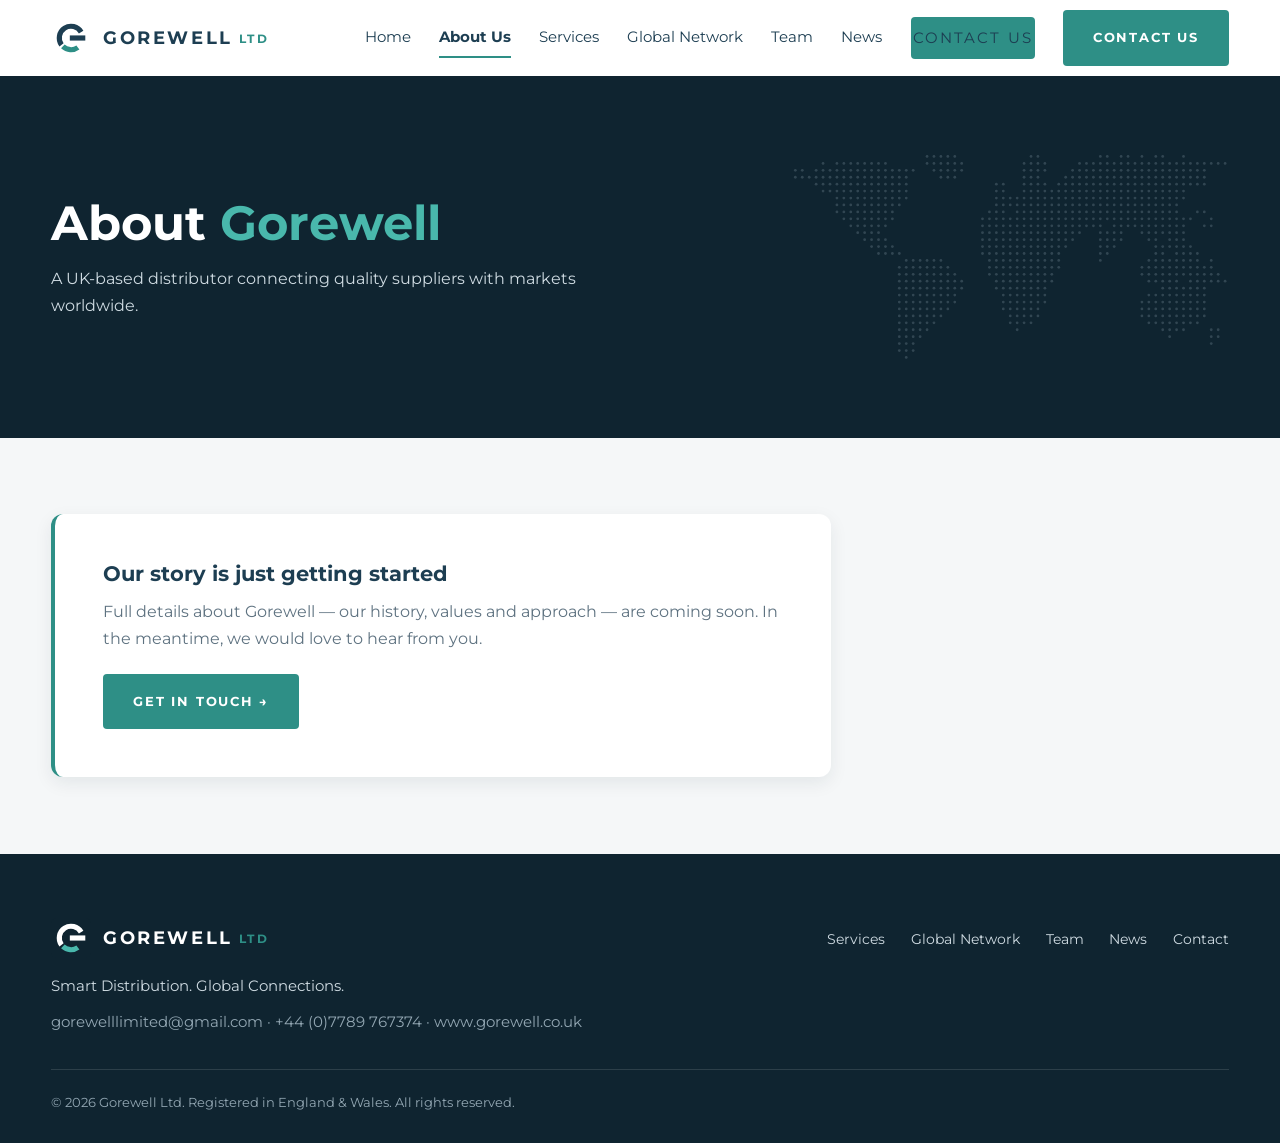
==== about.html @ 93ff6153 "Initial commit: Gorewell Ltd marketing site Co-Authored-By: Claude Fable 5 <noreply@anthropic.com>" ====
<!DOCTYPE html>
<html lang="en-GB">
<head>
  <meta charset="UTF-8">
  <meta name="viewport" content="width=device-width, initial-scale=1.0">
  <title>About Us — Gorewell Ltd</title>
  <meta name="description" content="Gorewell Ltd is a UK-based distributor buying and selling globally. Smart Distribution. Global Connections.">
  <meta property="og:type" content="website">
  <meta property="og:title" content="About Us — Gorewell Ltd">
  <meta property="og:description" content="Gorewell Ltd is a UK-based distributor buying and selling globally. Smart Distribution. Global Connections.">
  <meta property="og:image" content="assets/gorewell-logo-primary.png">
  <link rel="icon" type="image/svg+xml" href="assets/gorewell-logo-icon-dark.svg">
  <link rel="preconnect" href="https://fonts.googleapis.com">
  <link rel="preconnect" href="https://fonts.gstatic.com" crossorigin>
  <link href="https://fonts.googleapis.com/css2?family=Montserrat:wght@400;700&display=swap" rel="stylesheet">
  <link rel="stylesheet" href="css/style.css">
</head>
<body>

  <header class="site-header" id="siteHeader">
    <div class="container nav-wrap">
      <a class="brand" href="index.html" aria-label="Gorewell Ltd home">
        <img src="assets/gorewell-logo-icon.svg" alt="" width="40" height="40">
        <span class="brand-name">GOREWELL<span class="ltd">LTD</span></span>
      </a>
      <nav class="main-nav" id="mainNav" aria-label="Main navigation">
        <a href="index.html">Home</a>
        <a href="about.html" class="active" aria-current="page">About Us</a>
        <a href="services.html">Services</a>
        <a href="global-network.html">Global Network</a>
        <a href="team.html">Team</a>
        <a href="news.html">News</a>
        <a href="contact.html" class="btn btn-teal mobile-cta">Contact Us</a>
      </nav>
      <a class="btn btn-teal nav-cta" href="contact.html">Contact Us</a>
      <button class="hamburger" id="hamburger" aria-label="Toggle menu" aria-expanded="false" aria-controls="mainNav">
        <span></span><span></span><span></span>
      </button>
    </div>
  </header>

  <main>

    <section class="page-head">
      <div class="container page-head-grid">
        <div>
          <h1>About <span class="accent">Gorewell</span></h1>
          <p>A UK-based distributor connecting quality suppliers with markets worldwide.</p>
        </div>
        <div class="dotmap-wrap">
          <svg class="dotmap" aria-hidden="true"></svg>
        </div>
      </div>
    </section>

    <section class="stub-section">
      <div class="container">
        <div class="stub-card">
          <h2>Our story is just getting started</h2>
          <p>Full details about Gorewell — our history, values and approach — are coming soon. In the meantime, we would love to hear from you.</p>
          <a class="btn btn-teal" href="contact.html">Get in Touch &rarr;</a>
        </div>
      </div>
    </section>

  </main>

  <footer class="site-footer">
    <div class="container">
      <div class="footer-top">
        <div class="footer-brand">
          <a class="brand" href="index.html" aria-label="Gorewell Ltd home">
            <img src="assets/gorewell-logo-icon-dark.svg" alt="" width="40" height="40">
            <span class="brand-name">GOREWELL<span class="ltd">LTD</span></span>
          </a>
          <p class="tagline">Smart Distribution. Global Connections.</p>
          <p>
            <a href="mailto:gorewelllimited@gmail.com">gorewelllimited@gmail.com</a> &middot;
            <a href="tel:+447789767374">+44 (0)7789 767374</a> &middot;
            <a href="https://www.gorewell.co.uk">www.gorewell.co.uk</a>
          </p>
        </div>
        <nav class="footer-nav" aria-label="Footer navigation">
          <a href="services.html">Services</a>
          <a href="global-network.html">Global Network</a>
          <a href="team.html">Team</a>
          <a href="news.html">News</a>
          <a href="contact.html">Contact</a>
        </nav>
      </div>
      <div class="footer-bottom">
        &copy; 2026 Gorewell Ltd. Registered in England &amp; Wales. All rights reserved.
      </div>
    </div>
  </footer>

  <script src="js/main.js"></script>
</body>
</html>
---- css/style.css ----
/* ============================================================
   Gorewell Ltd — Smart Distribution. Global Connections.
   Plain CSS, no build step.
   ============================================================ */

:root {
  --ink: #0F2430;
  --navy: #1D3E52;
  --teal: #2E8F86;
  --teal-dark: #257068;
  --teal-light: #49B8AC;
  --grey: #5E7280;
  --light: #F5F7F8;
  --line: #E4EAEC;
  --font: "Montserrat", "Segoe UI", -apple-system, BlinkMacSystemFont, Arial, sans-serif;
  --maxw: 1440px;
  --pad: clamp(20px, 4vw, 56px);
}

* { margin: 0; padding: 0; box-sizing: border-box; }

html { scroll-behavior: smooth; }

body {
  font-family: var(--font);
  font-weight: 400;
  color: var(--grey);
  background: var(--light);
  line-height: 1.65;
  -webkit-font-smoothing: antialiased;
}

img, svg { max-width: 100%; display: block; }

h1, h2, h3, h4 { font-weight: 700; color: var(--navy); line-height: 1.2; }

a { color: var(--teal); text-decoration: none; transition: color .2s ease; }
a:hover { color: var(--teal-dark); }

:focus-visible {
  outline: 3px solid var(--teal-light);
  outline-offset: 2px;
  border-radius: 2px;
}

.container {
  max-width: var(--maxw);
  margin: 0 auto;
  padding-left: var(--pad);
  padding-right: var(--pad);
}

/* ---------- Labels & buttons ---------- */

.label {
  text-transform: uppercase;
  letter-spacing: .18em;
  font-weight: 700;
  font-size: .78rem;
}

.btn {
  display: inline-block;
  font-family: var(--font);
  font-weight: 700;
  font-size: .8rem;
  text-transform: uppercase;
  letter-spacing: .14em;
  padding: 15px 28px;
  border: 2px solid transparent;
  border-radius: 4px;
  cursor: pointer;
  transition: background .2s ease, color .2s ease, border-color .2s ease;
}

.btn-teal { background: var(--teal); color: #fff; }
.btn-teal:hover { background: var(--teal-dark); color: #fff; }

.btn-white { background: #fff; color: var(--teal); }
.btn-white:hover { background: var(--light); color: var(--teal-dark); }

.btn-outline-white { background: transparent; color: #fff; border-color: #fff; }
.btn-outline-white:hover { background: #fff; color: var(--teal); }

/* ---------- Header / nav ---------- */

.site-header {
  position: sticky;
  top: 0;
  z-index: 100;
  background: #fff;
  transition: box-shadow .25s ease;
}
.site-header.scrolled { box-shadow: 0 2px 14px rgba(15, 36, 48, .12); }

.nav-wrap {
  display: flex;
  align-items: center;
  gap: 28px;
  height: 76px;
}

.brand {
  display: flex;
  align-items: center;
  gap: 12px;
  margin-right: auto;
}
.brand img { width: 40px; height: 40px; }
.brand-name {
  font-weight: 700;
  font-size: 1.15rem;
  letter-spacing: .14em;
  color: var(--navy);
  white-space: nowrap;
}
.brand-name .ltd {
  color: var(--teal);
  font-size: .72rem;
  letter-spacing: .22em;
  margin-left: 6px;
  vertical-align: 1px;
}

.main-nav { display: flex; align-items: center; gap: clamp(16px, 2.2vw, 34px); }
.main-nav a {
  color: var(--navy);
  font-weight: 400;
  font-size: .95rem;
  padding: 6px 0;
  border-bottom: 2px solid transparent;
}
.main-nav a:hover { color: var(--teal); }
.main-nav a.active { font-weight: 700; border-bottom-color: var(--teal); }

.nav-cta { flex-shrink: 0; }

.hamburger {
  display: none;
  background: none;
  border: 0;
  cursor: pointer;
  padding: 8px;
}
.hamburger span {
  display: block;
  width: 26px;
  height: 3px;
  border-radius: 2px;
  background: var(--navy);
  margin: 5px 0;
  transition: transform .25s ease, opacity .25s ease;
}
.hamburger[aria-expanded="true"] span:nth-child(1) { transform: translateY(8px) rotate(45deg); }
.hamburger[aria-expanded="true"] span:nth-child(2) { opacity: 0; }
.hamburger[aria-expanded="true"] span:nth-child(3) { transform: translateY(-8px) rotate(-45deg); }

@media (max-width: 900px) {
  .hamburger { display: block; }
  .nav-cta { display: none; }
  .main-nav {
    position: absolute;
    top: 76px;
    left: 0;
    right: 0;
    flex-direction: column;
    align-items: stretch;
    gap: 0;
    background: #fff;
    border-top: 1px solid var(--line);
    box-shadow: 0 14px 24px rgba(15, 36, 48, .14);
    display: none;
    padding: 8px 0 16px;
  }
  .main-nav.open { display: flex; }
  .main-nav a {
    padding: 14px var(--pad);
    border-bottom: 1px solid var(--line);
  }
  .main-nav a.active { border-bottom-color: var(--line); color: var(--teal); }
  .main-nav .mobile-cta {
    margin: 16px var(--pad) 0;
    text-align: center;
    border-bottom: 0;
  }
}

/* ---------- Hero ---------- */

.hero {
  background: var(--ink);
  color: #cfdbe2;
  overflow: hidden;
}
.hero-grid {
  display: grid;
  grid-template-columns: minmax(0, 5fr) minmax(0, 6fr);
  align-items: center;
  gap: clamp(24px, 5vw, 72px);
  padding-top: clamp(56px, 8vw, 110px);
  padding-bottom: clamp(56px, 8vw, 110px);
}
.hero h1 {
  color: #fff;
  font-size: clamp(2rem, 4.6vw, 3.6rem);
  margin-bottom: 24px;
}
.hero h1 .accent { color: var(--teal-light); display: block; }
.hero p {
  max-width: 46ch;
  margin-bottom: 36px;
  font-size: 1.02rem;
}
.hero .dotmap-wrap { min-width: 0; }

@media (max-width: 900px) {
  .hero-grid { grid-template-columns: 1fr; }
  .hero .dotmap-wrap { order: -1; max-width: 560px; }
}

/* ---------- Dotted world map ---------- */

.dotmap { width: 100%; height: auto; }
.dotmap .dot { fill: #5E7280; opacity: .55; }
.dotmap .arc {
  fill: none;
  stroke: var(--teal-light);
  stroke-width: 1.6;
  opacity: .85;
}
.dotmap .hub { fill: var(--teal-light); }
.dotmap .hub-origin { fill: #fff; }
.dotmap .hub-ring {
  fill: none;
  stroke: var(--teal-light);
  stroke-width: 1.4;
  opacity: .6;
}

@media (prefers-reduced-motion: no-preference) {
  .dotmap .arc {
    stroke-dasharray: var(--len);
    stroke-dashoffset: var(--len);
    animation: arc-draw 2.4s ease forwards;
  }
  .dotmap .hub-ring { animation: hub-pulse 2.6s ease-out infinite; }
  @keyframes arc-draw { to { stroke-dashoffset: 0; } }
  @keyframes hub-pulse {
    0%   { transform: scale(.4); opacity: .8; }
    70%  { transform: scale(1.9); opacity: 0; }
    100% { transform: scale(1.9); opacity: 0; }
  }
  .dotmap .hub-ring { transform-box: fill-box; transform-origin: center; }
}

/* ---------- Services row ---------- */

.services { background: #fff; }
.services-grid {
  display: grid;
  grid-template-columns: repeat(4, 1fr);
  padding-top: clamp(48px, 6vw, 88px);
  padding-bottom: clamp(48px, 6vw, 88px);
}
.service {
  padding: 8px clamp(18px, 2.4vw, 40px);
  border-left: 1px solid var(--line);
}
.service:first-child { border-left: 0; }
.service .icon { color: var(--teal); margin-bottom: 22px; }
.service .icon svg { width: 44px; height: 44px; }
.service h3 {
  font-size: .95rem;
  letter-spacing: .14em;
  text-transform: uppercase;
  margin-bottom: 14px;
}
.service p { font-size: .92rem; margin-bottom: 18px; }
.service .more {
  font-size: .74rem;
  font-weight: 700;
  letter-spacing: .16em;
  text-transform: uppercase;
}

@media (max-width: 900px) {
  .services-grid { grid-template-columns: 1fr 1fr; row-gap: 44px; }
  .service:nth-child(3) { border-left: 0; }
}
@media (max-width: 560px) {
  .services-grid { grid-template-columns: 1fr; }
  .service { border-left: 0; border-top: 1px solid var(--line); padding-top: 36px; }
  .service:first-child { border-top: 0; padding-top: 8px; }
}

/* ---------- Stats + CTA band ---------- */

.stats-band { background: var(--ink); color: #fff; }
.stats-band .band-grid {
  display: grid;
  grid-template-columns: 2fr 1fr;
  align-items: stretch;
}
.stats-grid {
  display: grid;
  grid-template-columns: repeat(4, 1fr);
  align-items: center;
  gap: clamp(12px, 2vw, 24px);
  padding: clamp(48px, 6vw, 84px) var(--pad) clamp(48px, 6vw, 84px) 0;
}
.stat { border-left: 1px solid rgba(255, 255, 255, .16); padding-left: clamp(14px, 1.8vw, 28px); }
.stat:first-child { border-left: 0; padding-left: 0; }
.stat .num {
  font-size: clamp(1.9rem, 3.4vw, 3rem);
  font-weight: 700;
  color: #fff;
  line-height: 1.1;
}
.stat .cap {
  margin-top: 10px;
  color: #93a7b3;
  font-size: .72rem;
  font-weight: 700;
  letter-spacing: .18em;
  text-transform: uppercase;
}

.cta-panel {
  background: var(--teal);
  padding: clamp(40px, 5vw, 64px) clamp(28px, 3.4vw, 56px);
  display: flex;
  flex-direction: column;
  justify-content: center;
  align-items: flex-start;
  gap: 18px;
}
.cta-panel h2 { color: #fff; font-size: clamp(1.35rem, 2.2vw, 1.8rem); }
.cta-panel p { color: #e6f4f2; font-size: .95rem; }

/* Stats band uses an edge-to-edge grid, so re-apply left padding manually */
.stats-band .band-inner {
  max-width: var(--maxw);
  margin: 0 auto;
  padding-left: var(--pad);
}

@media (max-width: 1020px) {
  .stats-band .band-grid { grid-template-columns: 1fr; }
  .stats-grid { padding-right: var(--pad); }
  .stats-band .band-inner { padding-left: 0; }
  .stats-grid { padding-left: var(--pad); }
}
@media (max-width: 700px) {
  .stats-grid { grid-template-columns: 1fr 1fr; row-gap: 36px; }
  .stat:nth-child(3) { border-left: 0; padding-left: 0; }
}

/* ---------- About band ---------- */

.about { background: #fff; }
.about-grid {
  display: grid;
  grid-template-columns: minmax(0, 6fr) minmax(0, 5fr);
  gap: clamp(32px, 5vw, 80px);
  align-items: center;
  padding-top: clamp(56px, 7vw, 100px);
  padding-bottom: clamp(56px, 7vw, 100px);
}
.about h2 { font-size: clamp(1.7rem, 3vw, 2.5rem); margin-bottom: 20px; }
.about p { margin-bottom: 28px; max-width: 56ch; }

.ticks { list-style: none; }
.ticks li {
  display: flex;
  align-items: center;
  gap: 14px;
  padding: 9px 0;
  color: var(--navy);
  font-weight: 400;
}
.ticks .tick {
  flex: none;
  width: 26px;
  height: 26px;
  border-radius: 50%;
  background: var(--teal);
  color: #fff;
  display: grid;
  place-items: center;
}
.ticks .tick svg { width: 13px; height: 13px; }

.map-card {
  background: var(--ink);
  border-radius: 16px;
  padding: clamp(24px, 3vw, 44px);
  box-shadow: 0 18px 40px rgba(15, 36, 48, .18);
}
.map-card .caption {
  margin-top: 22px;
  text-align: center;
  color: var(--teal-light);
  font-size: .74rem;
  font-weight: 700;
  letter-spacing: .22em;
  text-transform: uppercase;
}

@media (max-width: 900px) {
  .about-grid { grid-template-columns: 1fr; }
}

/* ---------- Page header band (inner pages) ---------- */

.page-head {
  background: var(--ink);
  color: #cfdbe2;
  overflow: hidden;
}
.page-head-grid {
  display: grid;
  grid-template-columns: minmax(0, 3fr) minmax(0, 2fr);
  align-items: center;
  gap: clamp(24px, 4vw, 64px);
  padding-top: clamp(48px, 6vw, 84px);
  padding-bottom: clamp(48px, 6vw, 84px);
}
.page-head h1 { color: #fff; font-size: clamp(1.9rem, 4vw, 3rem); margin-bottom: 14px; }
.page-head h1 .accent { color: var(--teal-light); }
.page-head p { max-width: 52ch; }
.page-head .dotmap-wrap { opacity: .8; }

@media (max-width: 720px) {
  .page-head-grid { grid-template-columns: 1fr; }
  .page-head .dotmap-wrap { display: none; }
}

/* ---------- Team page ---------- */

.team-section {
  padding-top: clamp(48px, 6vw, 88px);
  padding-bottom: clamp(48px, 6vw, 88px);
}
.team-grid {
  display: grid;
  grid-template-columns: repeat(3, minmax(0, 1fr));
  gap: clamp(20px, 2.6vw, 36px);
  justify-content: center;
}
.team-grid.single { grid-template-columns: minmax(0, 420px); justify-content: center; }

.team-card {
  background: #fff;
  border-radius: 12px;
  border-top: 4px solid transparent;
  box-shadow: 0 6px 18px rgba(15, 36, 48, .08);
  padding: 40px 30px 32px;
  text-align: center;
  transition: transform .22s ease, border-color .22s ease, box-shadow .22s ease;
}
.team-card:hover {
  transform: translateY(-6px);
  border-top-color: var(--teal);
  box-shadow: 0 16px 32px rgba(15, 36, 48, .14);
}

.avatar {
  width: 108px;
  height: 108px;
  margin: 0 auto 22px;
  border-radius: 50%;
  background: var(--navy);
  color: #fff;
  font-size: 2rem;
  font-weight: 700;
  letter-spacing: .04em;
  display: grid;
  place-items: center;
  box-shadow: 0 0 0 3px #fff, 0 0 0 6px var(--teal);
}

.team-card h3 { font-size: 1.2rem; margin-bottom: 6px; }
.team-card .role {
  color: var(--teal);
  font-size: .74rem;
  font-weight: 700;
  letter-spacing: .18em;
  text-transform: uppercase;
  margin-bottom: 14px;
}
.team-card .bio { font-size: .92rem; margin-bottom: 20px; }
.team-links { display: flex; justify-content: center; gap: 14px; }
.team-links a {
  width: 38px;
  height: 38px;
  border-radius: 50%;
  border: 1.5px solid var(--teal);
  color: var(--teal);
  display: grid;
  place-items: center;
  transition: background .2s ease, color .2s ease;
}
.team-links a:hover { background: var(--teal); color: #fff; }
.team-links svg { width: 17px; height: 17px; }

@media (max-width: 1020px) { .team-grid { grid-template-columns: repeat(2, minmax(0, 1fr)); } }
@media (max-width: 640px) { .team-grid { grid-template-columns: 1fr; } }

/* ---------- Teal join / CTA strip ---------- */

.teal-strip { background: var(--teal); color: #fff; }
.teal-strip .strip-inner {
  display: flex;
  flex-wrap: wrap;
  align-items: center;
  justify-content: space-between;
  gap: 20px;
  padding-top: clamp(36px, 4vw, 56px);
  padding-bottom: clamp(36px, 4vw, 56px);
}
.teal-strip h2 { color: #fff; font-size: clamp(1.25rem, 2.4vw, 1.7rem); }

/* ---------- Stub page content ---------- */

.stub-section {
  padding-top: clamp(48px, 6vw, 88px);
  padding-bottom: clamp(48px, 6vw, 88px);
}
.stub-card {
  background: #fff;
  border-radius: 12px;
  border-left: 4px solid var(--teal);
  box-shadow: 0 6px 18px rgba(15, 36, 48, .08);
  padding: clamp(28px, 4vw, 48px);
  max-width: 780px;
}
.stub-card h2 { font-size: 1.3rem; margin-bottom: 12px; }
.stub-card p { margin-bottom: 22px; }

/* ---------- Contact form ---------- */

.contact-section {
  padding-top: clamp(48px, 6vw, 88px);
  padding-bottom: clamp(48px, 6vw, 88px);
}
.contact-grid {
  display: grid;
  grid-template-columns: minmax(0, 3fr) minmax(0, 2fr);
  gap: clamp(28px, 4vw, 64px);
  align-items: start;
}
.contact-form {
  background: #fff;
  border-radius: 12px;
  box-shadow: 0 6px 18px rgba(15, 36, 48, .08);
  padding: clamp(28px, 4vw, 44px);
}
.field { margin-bottom: 22px; }
.field label {
  display: block;
  font-size: .74rem;
  font-weight: 700;
  letter-spacing: .16em;
  text-transform: uppercase;
  color: var(--navy);
  margin-bottom: 8px;
}
.field input,
.field textarea {
  width: 100%;
  font-family: var(--font);
  font-size: .95rem;
  color: var(--ink);
  background: var(--light);
  border: 1.5px solid var(--line);
  border-radius: 6px;
  padding: 13px 15px;
  transition: border-color .2s ease;
}
.field input:focus,
.field textarea:focus {
  outline: none;
  border-color: var(--teal);
  box-shadow: 0 0 0 3px rgba(46, 143, 134, .18);
}
.field textarea { min-height: 150px; resize: vertical; }

.contact-aside h2 { font-size: 1.3rem; margin-bottom: 14px; }
.contact-aside p { margin-bottom: 18px; }
.contact-aside .detail {
  display: block;
  color: var(--navy);
  font-weight: 700;
  margin-bottom: 8px;
  word-break: break-word;
}
.contact-aside .detail span { color: var(--teal); }

.form-note { font-size: .82rem; margin-top: 14px; }

@media (max-width: 860px) {
  .contact-grid { grid-template-columns: 1fr; }
  .contact-aside { order: -1; }
}

/* ---------- Footer ---------- */

.site-footer { background: var(--ink); color: #93a7b3; font-size: .92rem; }
.footer-top {
  display: flex;
  flex-wrap: wrap;
  justify-content: space-between;
  align-items: flex-start;
  gap: 32px;
  padding-top: clamp(44px, 5vw, 72px);
  padding-bottom: 34px;
}
.footer-brand .brand { margin: 0 0 16px; }
.footer-brand .brand-name { color: #fff; }
.footer-brand .tagline { color: #cfdbe2; margin-bottom: 12px; }
.footer-brand a { color: #93a7b3; }
.footer-brand a:hover { color: var(--teal-light); }

.footer-nav { display: flex; flex-wrap: wrap; gap: clamp(16px, 2vw, 30px); padding-top: 10px; }
.footer-nav a { color: #cfdbe2; font-size: .9rem; }
.footer-nav a:hover { color: var(--teal-light); }

.footer-bottom {
  border-top: 1px solid rgba(255, 255, 255, .12);
  padding-top: 22px;
  padding-bottom: 30px;
  font-size: .82rem;
}
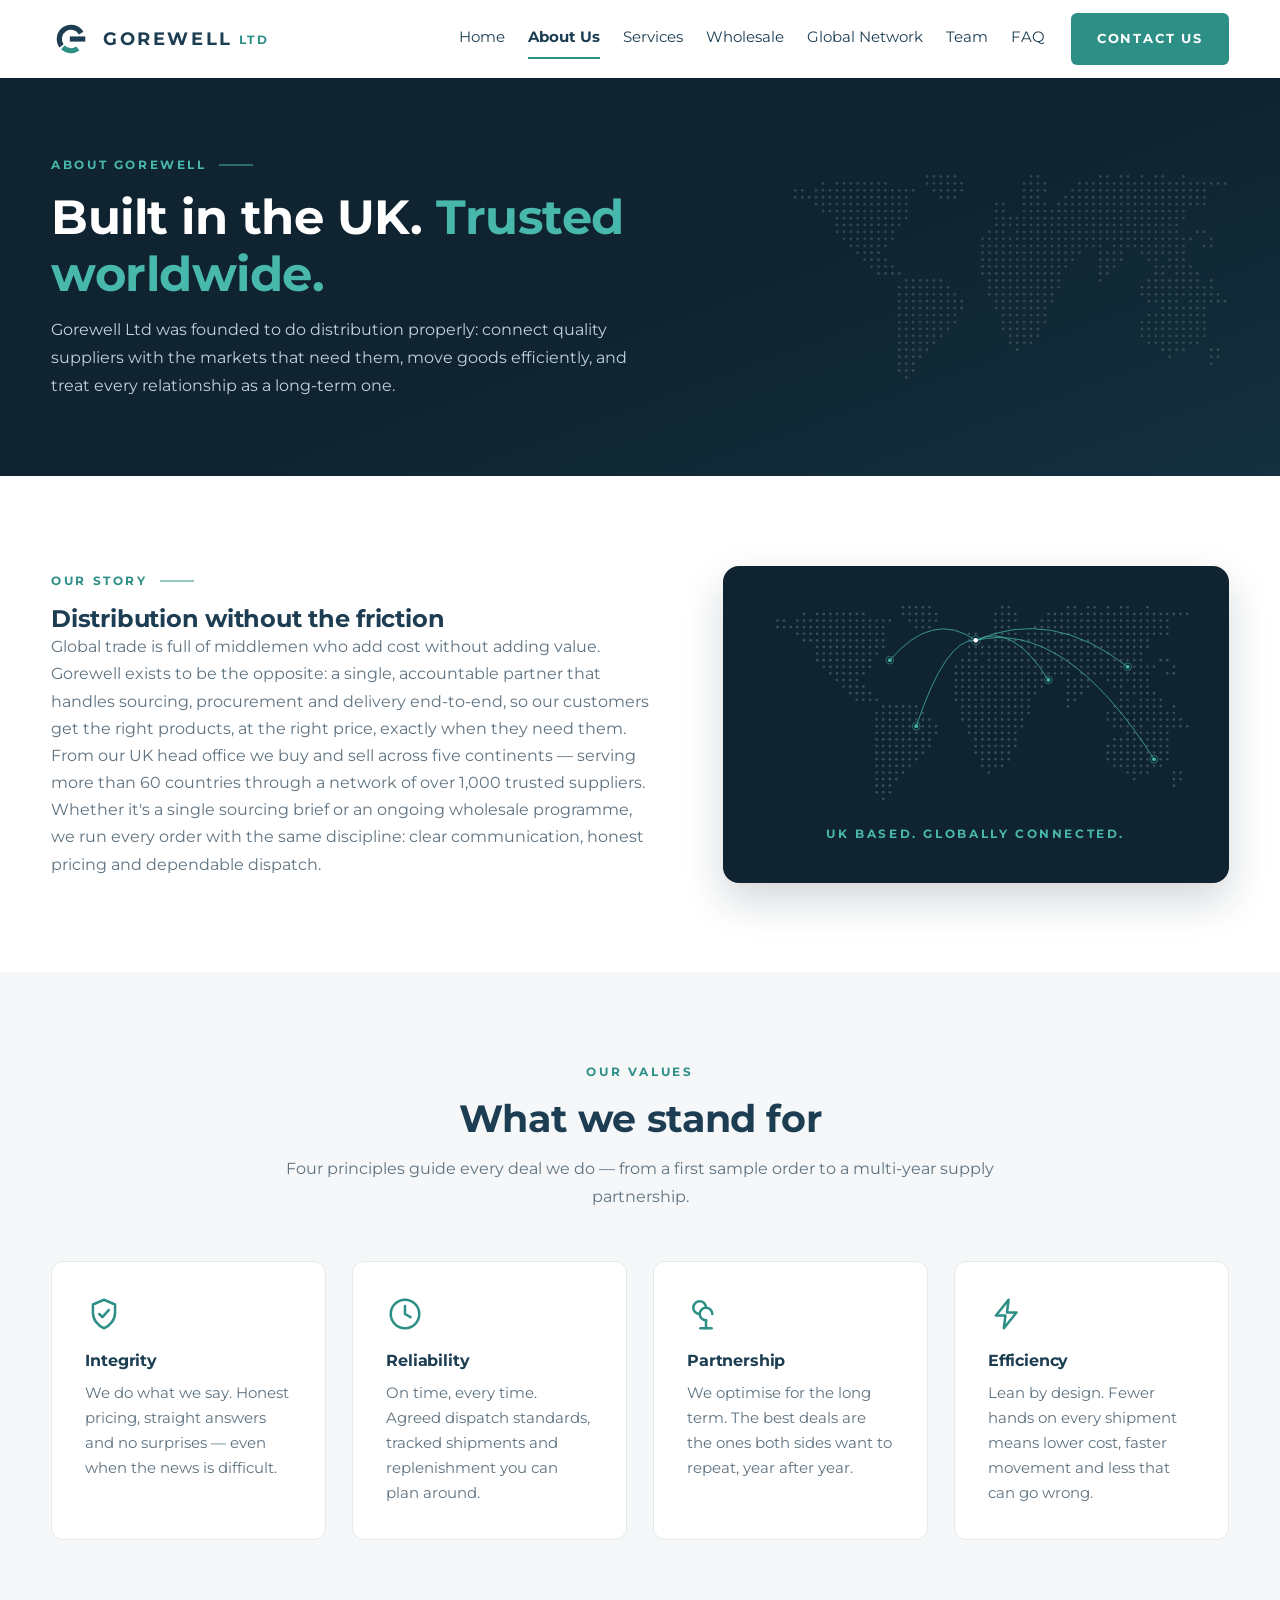
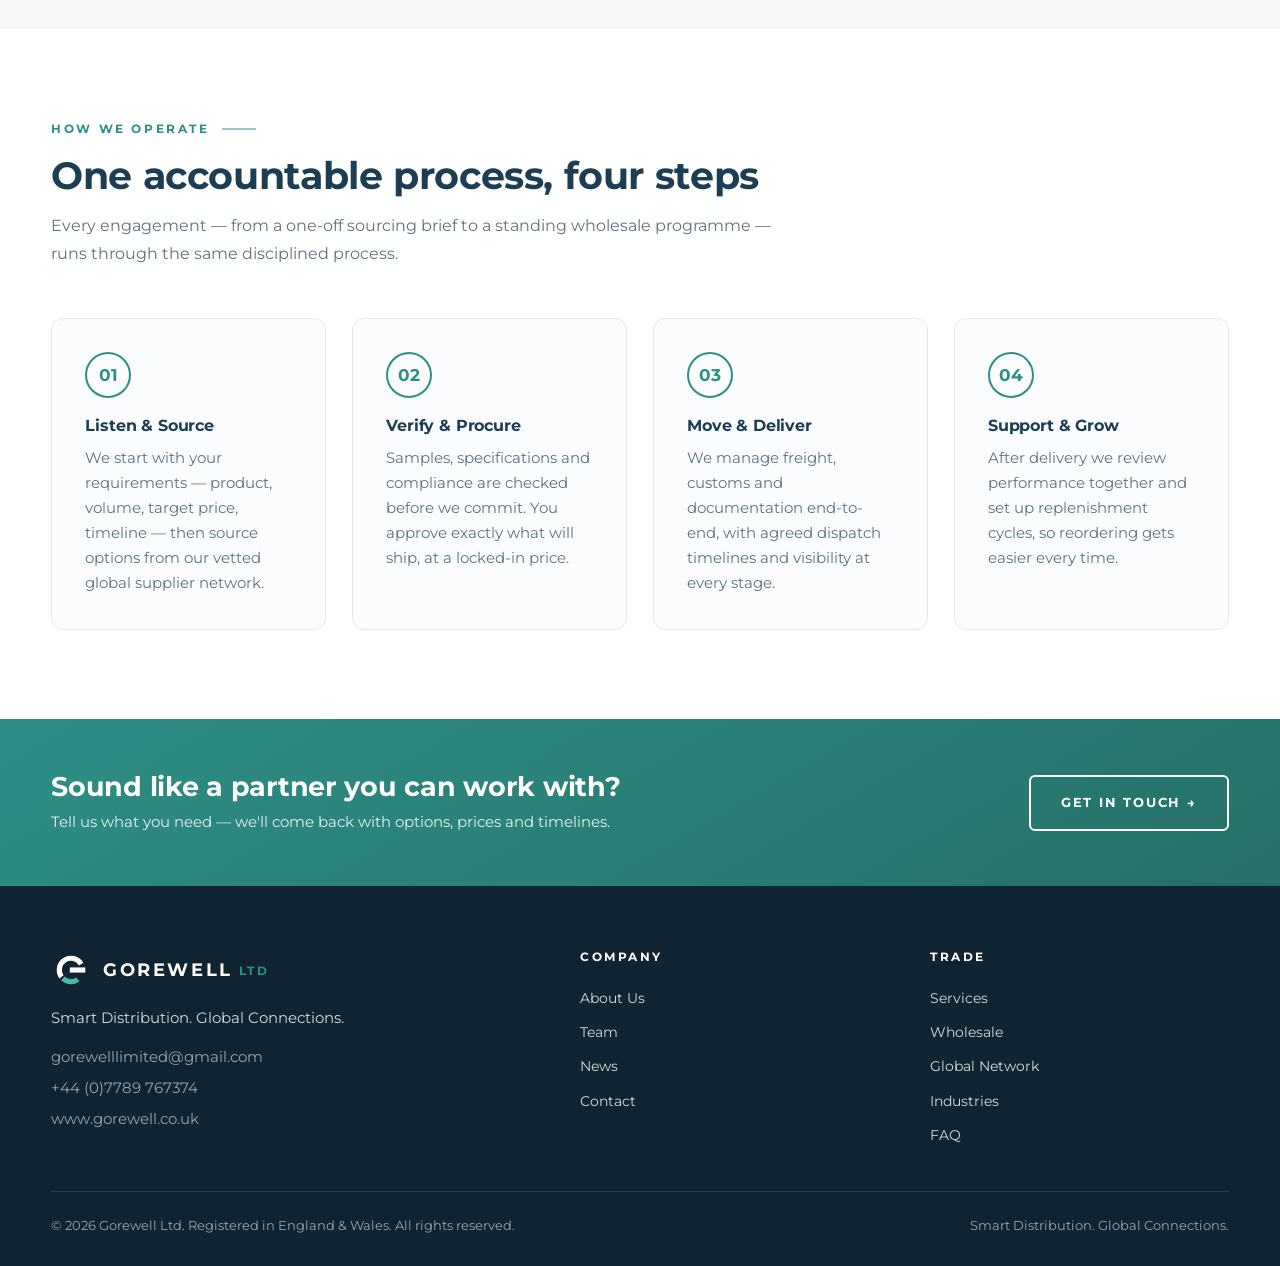
==== commit 194e7d52: "Redesign: professional polish, About content, Wholesale + FAQ pages - Fix duplicate Contact Us butto" ====
--- a/about.html
+++ b/about.html
@@ -4,10 +4,10 @@
   <meta charset="UTF-8">
   <meta name="viewport" content="width=device-width, initial-scale=1.0">
   <title>About Us — Gorewell Ltd</title>
-  <meta name="description" content="Gorewell Ltd is a UK-based distributor buying and selling globally. Smart Distribution. Global Connections.">
+  <meta name="description" content="Gorewell Ltd is a UK-based distributor trading on five continents. Learn about our values — integrity, reliability, partnership, efficiency — and how we operate.">
   <meta property="og:type" content="website">
   <meta property="og:title" content="About Us — Gorewell Ltd">
-  <meta property="og:description" content="Gorewell Ltd is a UK-based distributor buying and selling globally. Smart Distribution. Global Connections.">
+  <meta property="og:description" content="A UK-based distributor connecting quality suppliers with markets worldwide — and the values behind how we work.">
   <meta property="og:image" content="assets/gorewell-logo-primary.png">
   <link rel="icon" type="image/svg+xml" href="assets/gorewell-logo-icon-dark.svg">
   <link rel="preconnect" href="https://fonts.googleapis.com">
@@ -27,9 +27,10 @@
         <a href="index.html">Home</a>
         <a href="about.html" class="active" aria-current="page">About Us</a>
         <a href="services.html">Services</a>
+        <a href="wholesale.html">Wholesale</a>
         <a href="global-network.html">Global Network</a>
         <a href="team.html">Team</a>
-        <a href="news.html">News</a>
+        <a href="faq.html">FAQ</a>
         <a href="contact.html" class="btn btn-teal mobile-cta">Contact Us</a>
       </nav>
       <a class="btn btn-teal nav-cta" href="contact.html">Contact Us</a>
@@ -44,8 +45,9 @@
     <section class="page-head">
       <div class="container page-head-grid">
         <div>
-          <h1>About <span class="accent">Gorewell</span></h1>
-          <p>A UK-based distributor connecting quality suppliers with markets worldwide.</p>
+          <span class="kicker">About Gorewell</span>
+          <h1>Built in the UK. <span class="accent">Trusted worldwide.</span></h1>
+          <p>Gorewell Ltd was founded to do distribution properly: connect quality suppliers with the markets that need them, move goods efficiently, and treat every relationship as a long-term one.</p>
         </div>
         <div class="dotmap-wrap">
           <svg class="dotmap" aria-hidden="true"></svg>
@@ -53,13 +55,103 @@
       </div>
     </section>
 
-    <section class="stub-section">
+    <!-- Story -->
+    <section class="section" style="background:#fff">
+      <div class="container about-grid">
+        <div data-reveal>
+          <span class="kicker">Our Story</span>
+          <h2>Distribution without the friction</h2>
+          <p>Global trade is full of middlemen who add cost without adding value. Gorewell exists to be the opposite: a single, accountable partner that handles sourcing, procurement and delivery end-to-end, so our customers get the right products, at the right price, exactly when they need them.</p>
+          <p>From our UK head office we buy and sell across five continents — serving more than 60 countries through a network of over 1,000 trusted suppliers. Whether it's a single sourcing brief or an ongoing wholesale programme, we run every order with the same discipline: clear communication, honest pricing and dependable dispatch.</p>
+        </div>
+        <div class="map-card" data-reveal>
+          <svg class="dotmap" data-arcs="true" aria-hidden="true"></svg>
+          <div class="caption">UK Based. Globally Connected.</div>
+        </div>
+      </div>
+    </section>
+
+    <!-- Values -->
+    <section class="section">
       <div class="container">
-        <div class="stub-card">
-          <h2>Our story is just getting started</h2>
-          <p>Full details about Gorewell — our history, values and approach — are coming soon. In the meantime, we would love to hear from you.</p>
-          <a class="btn btn-teal" href="contact.html">Get in Touch &rarr;</a>
+        <div class="section-head center" data-reveal>
+          <span class="kicker">Our Values</span>
+          <h2>What we stand for</h2>
+          <p>Four principles guide every deal we do — from a first sample order to a multi-year supply partnership.</p>
         </div>
+        <div class="card-grid">
+          <div class="info-card" data-reveal>
+            <div class="icon" aria-hidden="true">
+              <svg viewBox="0 0 24 24" fill="none" stroke="currentColor" stroke-width="1.6" stroke-linecap="round" stroke-linejoin="round"><path d="M12 3l7 3v5c0 4.6-3 8.4-7 10-4-1.6-7-5.4-7-10V6z"/><path d="m9 12 2 2 4-4.5"/></svg>
+            </div>
+            <h3>Integrity</h3>
+            <p>We do what we say. Honest pricing, straight answers and no surprises — even when the news is difficult.</p>
+          </div>
+          <div class="info-card" data-reveal>
+            <div class="icon" aria-hidden="true">
+              <svg viewBox="0 0 24 24" fill="none" stroke="currentColor" stroke-width="1.6" stroke-linecap="round" stroke-linejoin="round"><circle cx="12" cy="12" r="9"/><path d="M12 7v5l3.5 2"/></svg>
+            </div>
+            <h3>Reliability</h3>
+            <p>On time, every time. Agreed dispatch standards, tracked shipments and replenishment you can plan around.</p>
+          </div>
+          <div class="info-card" data-reveal>
+            <div class="icon" aria-hidden="true">
+              <svg viewBox="0 0 24 24" fill="none" stroke="currentColor" stroke-width="1.6" stroke-linecap="round" stroke-linejoin="round"><path d="M8 12a4 4 0 1 1 4-4"/><path d="M16 12a4 4 0 1 0-4 4"/><path d="M12 16v5"/><path d="M8.5 21h7"/></svg>
+            </div>
+            <h3>Partnership</h3>
+            <p>We optimise for the long term. The best deals are the ones both sides want to repeat, year after year.</p>
+          </div>
+          <div class="info-card" data-reveal>
+            <div class="icon" aria-hidden="true">
+              <svg viewBox="0 0 24 24" fill="none" stroke="currentColor" stroke-width="1.6" stroke-linecap="round" stroke-linejoin="round"><path d="M13 3 5 13h6l-1 8 8-10h-6z"/></svg>
+            </div>
+            <h3>Efficiency</h3>
+            <p>Lean by design. Fewer hands on every shipment means lower cost, faster movement and less that can go wrong.</p>
+          </div>
+        </div>
+      </div>
+    </section>
+
+    <!-- How we operate -->
+    <section class="section" style="background:#fff">
+      <div class="container">
+        <div class="section-head" data-reveal>
+          <span class="kicker">How We Operate</span>
+          <h2>One accountable process, four steps</h2>
+          <p>Every engagement — from a one-off sourcing brief to a standing wholesale programme — runs through the same disciplined process.</p>
+        </div>
+        <div class="steps" style="--step-cols:4">
+          <div class="step" data-reveal>
+            <span class="step-num" aria-hidden="true"></span>
+            <h3>Listen &amp; Source</h3>
+            <p>We start with your requirements — product, volume, target price, timeline — then source options from our vetted global supplier network.</p>
+          </div>
+          <div class="step" data-reveal>
+            <span class="step-num" aria-hidden="true"></span>
+            <h3>Verify &amp; Procure</h3>
+            <p>Samples, specifications and compliance are checked before we commit. You approve exactly what will ship, at a locked-in price.</p>
+          </div>
+          <div class="step" data-reveal>
+            <span class="step-num" aria-hidden="true"></span>
+            <h3>Move &amp; Deliver</h3>
+            <p>We manage freight, customs and documentation end-to-end, with agreed dispatch timelines and visibility at every stage.</p>
+          </div>
+          <div class="step" data-reveal>
+            <span class="step-num" aria-hidden="true"></span>
+            <h3>Support &amp; Grow</h3>
+            <p>After delivery we review performance together and set up replenishment cycles, so reordering gets easier every time.</p>
+          </div>
+        </div>
+      </div>
+    </section>
+
+    <section class="teal-strip">
+      <div class="container strip-inner">
+        <div>
+          <h2>Sound like a partner you can work with?</h2>
+          <p>Tell us what you need — we'll come back with options, prices and timelines.</p>
+        </div>
+        <a class="btn btn-outline-white" href="contact.html">Get in Touch &rarr;</a>
       </div>
     </section>
 
@@ -74,22 +166,29 @@
             <span class="brand-name">GOREWELL<span class="ltd">LTD</span></span>
           </a>
           <p class="tagline">Smart Distribution. Global Connections.</p>
-          <p>
-            <a href="mailto:gorewelllimited@gmail.com">gorewelllimited@gmail.com</a> &middot;
-            <a href="tel:+447789767374">+44 (0)7789 767374</a> &middot;
-            <a href="https://www.gorewell.co.uk">www.gorewell.co.uk</a>
-          </p>
+          <a class="contact-line" href="mailto:gorewelllimited@gmail.com">gorewelllimited@gmail.com</a>
+          <a class="contact-line" href="tel:+447789767374">+44 (0)7789 767374</a>
+          <a class="contact-line" href="https://www.gorewell.co.uk">www.gorewell.co.uk</a>
         </div>
-        <nav class="footer-nav" aria-label="Footer navigation">
-          <a href="services.html">Services</a>
-          <a href="global-network.html">Global Network</a>
+        <div class="footer-col">
+          <h3>Company</h3>
+          <a href="about.html">About Us</a>
           <a href="team.html">Team</a>
           <a href="news.html">News</a>
           <a href="contact.html">Contact</a>
-        </nav>
+        </div>
+        <div class="footer-col">
+          <h3>Trade</h3>
+          <a href="services.html">Services</a>
+          <a href="wholesale.html">Wholesale</a>
+          <a href="global-network.html">Global Network</a>
+          <a href="industries.html">Industries</a>
+          <a href="faq.html">FAQ</a>
+        </div>
       </div>
       <div class="footer-bottom">
-        &copy; 2026 Gorewell Ltd. Registered in England &amp; Wales. All rights reserved.
+        <span>&copy; 2026 Gorewell Ltd. Registered in England &amp; Wales. All rights reserved.</span>
+        <span>Smart Distribution. Global Connections.</span>
       </div>
     </div>
   </footer>
--- a/css/style.css
+++ b/css/style.css
@@ -5,6 +5,7 @@
 
 :root {
   --ink: #0F2430;
+  --ink-2: #14303F;
   --navy: #1D3E52;
   --teal: #2E8F86;
   --teal-dark: #257068;
@@ -12,9 +13,13 @@
   --grey: #5E7280;
   --light: #F5F7F8;
   --line: #E4EAEC;
+  --card: #FBFCFD;
   --font: "Montserrat", "Segoe UI", -apple-system, BlinkMacSystemFont, Arial, sans-serif;
   --maxw: 1440px;
   --pad: clamp(20px, 4vw, 56px);
+  --radius: 12px;
+  --shadow-sm: 0 6px 18px rgba(15, 36, 48, .08);
+  --shadow-md: 0 16px 32px rgba(15, 36, 48, .14);
 }
 
 * { margin: 0; padding: 0; box-sizing: border-box; }
@@ -26,13 +31,13 @@
   font-weight: 400;
   color: var(--grey);
   background: var(--light);
-  line-height: 1.65;
+  line-height: 1.7;
   -webkit-font-smoothing: antialiased;
 }
 
 img, svg { max-width: 100%; display: block; }
 
-h1, h2, h3, h4 { font-weight: 700; color: var(--navy); line-height: 1.2; }
+h1, h2, h3, h4 { font-weight: 700; color: var(--navy); line-height: 1.18; letter-spacing: -.01em; }
 
 a { color: var(--teal); text-decoration: none; transition: color .2s ease; }
 a:hover { color: var(--teal-dark); }
@@ -50,13 +55,26 @@
   padding-right: var(--pad);
 }
 
-/* ---------- Labels & buttons ---------- */
-
-.label {
-  text-transform: uppercase;
-  letter-spacing: .18em;
-  font-weight: 700;
-  font-size: .78rem;
+/* ---------- Labels, kickers & buttons ---------- */
+
+.kicker {
+  display: block;
+  color: var(--teal);
+  text-transform: uppercase;
+  letter-spacing: .22em;
+  font-weight: 700;
+  font-size: .74rem;
+  margin-bottom: 14px;
+}
+.kicker::after {
+  content: "";
+  display: inline-block;
+  width: 34px;
+  height: 2px;
+  background: var(--teal);
+  vertical-align: 3px;
+  margin-left: 12px;
+  opacity: .5;
 }
 
 .btn {
@@ -66,21 +84,25 @@
   font-size: .8rem;
   text-transform: uppercase;
   letter-spacing: .14em;
-  padding: 15px 28px;
+  padding: 15px 30px;
   border: 2px solid transparent;
-  border-radius: 4px;
+  border-radius: 6px;
   cursor: pointer;
-  transition: background .2s ease, color .2s ease, border-color .2s ease;
-}
+  transition: background .2s ease, color .2s ease, border-color .2s ease, box-shadow .25s ease, transform .2s ease;
+}
+.btn:hover { transform: translateY(-1px); }
 
 .btn-teal { background: var(--teal); color: #fff; }
-.btn-teal:hover { background: var(--teal-dark); color: #fff; }
+.btn-teal:hover { background: var(--teal-dark); color: #fff; box-shadow: 0 8px 22px rgba(46, 143, 134, .38); }
 
 .btn-white { background: #fff; color: var(--teal); }
-.btn-white:hover { background: var(--light); color: var(--teal-dark); }
+.btn-white:hover { background: var(--light); color: var(--teal-dark); box-shadow: 0 8px 22px rgba(15, 36, 48, .28); }
 
 .btn-outline-white { background: transparent; color: #fff; border-color: #fff; }
 .btn-outline-white:hover { background: #fff; color: var(--teal); }
+
+.btn-ghost { background: transparent; color: #fff; border-color: rgba(255, 255, 255, .35); }
+.btn-ghost:hover { background: rgba(255, 255, 255, .08); color: #fff; border-color: #fff; }
 
 /* ---------- Header / nav ---------- */
 
@@ -96,8 +118,8 @@
 .nav-wrap {
   display: flex;
   align-items: center;
-  gap: 28px;
-  height: 76px;
+  gap: clamp(16px, 2vw, 30px);
+  height: 78px;
 }
 
 .brand {
@@ -122,18 +144,18 @@
   vertical-align: 1px;
 }
 
-.main-nav { display: flex; align-items: center; gap: clamp(16px, 2.2vw, 34px); }
+.main-nav { display: flex; align-items: center; gap: clamp(14px, 1.8vw, 30px); }
 .main-nav a {
   color: var(--navy);
   font-weight: 400;
-  font-size: .95rem;
+  font-size: .92rem;
   padding: 6px 0;
   border-bottom: 2px solid transparent;
 }
 .main-nav a:hover { color: var(--teal); }
 .main-nav a.active { font-weight: 700; border-bottom-color: var(--teal); }
 
-.nav-cta { flex-shrink: 0; }
+.nav-cta { flex-shrink: 0; padding: 13px 24px; }
 
 .hamburger {
   display: none;
@@ -155,12 +177,17 @@
 .hamburger[aria-expanded="true"] span:nth-child(2) { opacity: 0; }
 .hamburger[aria-expanded="true"] span:nth-child(3) { transform: translateY(-8px) rotate(-45deg); }
 
-@media (max-width: 900px) {
+/* The in-menu Contact button only exists for the mobile dropdown */
+@media (min-width: 981px) {
+  .main-nav .mobile-cta { display: none; }
+}
+
+@media (max-width: 980px) {
   .hamburger { display: block; }
   .nav-cta { display: none; }
   .main-nav {
     position: absolute;
-    top: 76px;
+    top: 78px;
     left: 0;
     right: 0;
     flex-direction: column;
@@ -182,14 +209,26 @@
     margin: 16px var(--pad) 0;
     text-align: center;
     border-bottom: 0;
+    color: #fff;
   }
 }
 
+/* ---------- Scroll reveal ---------- */
+
+@media (prefers-reduced-motion: no-preference) {
+  [data-reveal] {
+    opacity: 0;
+    transform: translateY(20px);
+    transition: opacity .7s ease, transform .7s ease;
+  }
+  [data-reveal].revealed { opacity: 1; transform: none; }
+}
+
 /* ---------- Hero ---------- */
 
 .hero {
-  background: var(--ink);
-  color: #cfdbe2;
+  background: linear-gradient(160deg, var(--ink) 55%, var(--ink-2) 100%);
+  color: #c3d2dc;
   overflow: hidden;
 }
 .hero-grid {
@@ -197,20 +236,23 @@
   grid-template-columns: minmax(0, 5fr) minmax(0, 6fr);
   align-items: center;
   gap: clamp(24px, 5vw, 72px);
-  padding-top: clamp(56px, 8vw, 110px);
-  padding-bottom: clamp(56px, 8vw, 110px);
-}
+  padding-top: clamp(64px, 9vw, 128px);
+  padding-bottom: clamp(64px, 9vw, 128px);
+}
+.hero .kicker { color: var(--teal-light); }
+.hero .kicker::after { background: var(--teal-light); }
 .hero h1 {
   color: #fff;
-  font-size: clamp(2rem, 4.6vw, 3.6rem);
+  font-size: clamp(2.1rem, 4.8vw, 3.8rem);
   margin-bottom: 24px;
 }
 .hero h1 .accent { color: var(--teal-light); display: block; }
 .hero p {
   max-width: 46ch;
-  margin-bottom: 36px;
-  font-size: 1.02rem;
-}
+  margin-bottom: 38px;
+  font-size: 1.05rem;
+}
+.hero-ctas { display: flex; flex-wrap: wrap; gap: 14px; }
 .hero .dotmap-wrap { min-width: 0; }
 
 @media (max-width: 900px) {
@@ -243,15 +285,26 @@
     stroke-dashoffset: var(--len);
     animation: arc-draw 2.4s ease forwards;
   }
-  .dotmap .hub-ring { animation: hub-pulse 2.6s ease-out infinite; }
+  .dotmap .hub-ring {
+    transform-box: fill-box;
+    transform-origin: center;
+    animation: hub-pulse 2.6s ease-out infinite;
+  }
   @keyframes arc-draw { to { stroke-dashoffset: 0; } }
   @keyframes hub-pulse {
     0%   { transform: scale(.4); opacity: .8; }
     70%  { transform: scale(1.9); opacity: 0; }
     100% { transform: scale(1.9); opacity: 0; }
   }
-  .dotmap .hub-ring { transform-box: fill-box; transform-origin: center; }
-}
+}
+
+/* ---------- Section scaffolding ---------- */
+
+.section { padding-top: clamp(56px, 7vw, 104px); padding-bottom: clamp(56px, 7vw, 104px); }
+.section-head { max-width: 720px; margin-bottom: clamp(32px, 4vw, 56px); }
+.section-head h2 { font-size: clamp(1.7rem, 3vw, 2.4rem); margin-bottom: 14px; }
+.section-head.center { margin-left: auto; margin-right: auto; text-align: center; }
+.section-head.center .kicker::after { display: none; }
 
 /* ---------- Services row ---------- */
 
@@ -259,21 +312,40 @@
 .services-grid {
   display: grid;
   grid-template-columns: repeat(4, 1fr);
-  padding-top: clamp(48px, 6vw, 88px);
-  padding-bottom: clamp(48px, 6vw, 88px);
+  gap: clamp(16px, 2vw, 28px);
 }
 .service {
-  padding: 8px clamp(18px, 2.4vw, 40px);
-  border-left: 1px solid var(--line);
-}
-.service:first-child { border-left: 0; }
+  background: var(--card);
+  border: 1px solid var(--line);
+  border-radius: var(--radius);
+  padding: clamp(24px, 2.6vw, 38px);
+  position: relative;
+  overflow: hidden;
+  transition: transform .25s ease, box-shadow .25s ease, border-color .25s ease;
+}
+.service::before {
+  content: "";
+  position: absolute;
+  top: 0; left: 0; right: 0;
+  height: 3px;
+  background: linear-gradient(90deg, var(--teal), var(--teal-light));
+  transform: scaleX(0);
+  transform-origin: left;
+  transition: transform .3s ease;
+}
+.service:hover {
+  transform: translateY(-5px);
+  box-shadow: var(--shadow-md);
+  border-color: transparent;
+}
+.service:hover::before { transform: scaleX(1); }
 .service .icon { color: var(--teal); margin-bottom: 22px; }
-.service .icon svg { width: 44px; height: 44px; }
+.service .icon svg { width: 42px; height: 42px; }
 .service h3 {
-  font-size: .95rem;
+  font-size: .92rem;
   letter-spacing: .14em;
   text-transform: uppercase;
-  margin-bottom: 14px;
+  margin-bottom: 12px;
 }
 .service p { font-size: .92rem; margin-bottom: 18px; }
 .service .more {
@@ -283,15 +355,8 @@
   text-transform: uppercase;
 }
 
-@media (max-width: 900px) {
-  .services-grid { grid-template-columns: 1fr 1fr; row-gap: 44px; }
-  .service:nth-child(3) { border-left: 0; }
-}
-@media (max-width: 560px) {
-  .services-grid { grid-template-columns: 1fr; }
-  .service { border-left: 0; border-top: 1px solid var(--line); padding-top: 36px; }
-  .service:first-child { border-top: 0; padding-top: 8px; }
-}
+@media (max-width: 980px) { .services-grid { grid-template-columns: 1fr 1fr; } }
+@media (max-width: 560px) { .services-grid { grid-template-columns: 1fr; } }
 
 /* ---------- Stats + CTA band ---------- */
 
@@ -316,6 +381,7 @@
   color: #fff;
   line-height: 1.1;
 }
+.stat .num .plus { color: var(--teal-light); }
 .stat .cap {
   margin-top: 10px;
   color: #93a7b3;
@@ -326,7 +392,7 @@
 }
 
 .cta-panel {
-  background: var(--teal);
+  background: linear-gradient(150deg, var(--teal), var(--teal-dark));
   padding: clamp(40px, 5vw, 64px) clamp(28px, 3.4vw, 56px);
   display: flex;
   flex-direction: column;
@@ -337,7 +403,6 @@
 .cta-panel h2 { color: #fff; font-size: clamp(1.35rem, 2.2vw, 1.8rem); }
 .cta-panel p { color: #e6f4f2; font-size: .95rem; }
 
-/* Stats band uses an edge-to-edge grid, so re-apply left padding manually */
 .stats-band .band-inner {
   max-width: var(--maxw);
   margin: 0 auto;
@@ -346,16 +411,15 @@
 
 @media (max-width: 1020px) {
   .stats-band .band-grid { grid-template-columns: 1fr; }
-  .stats-grid { padding-right: var(--pad); }
   .stats-band .band-inner { padding-left: 0; }
-  .stats-grid { padding-left: var(--pad); }
+  .stats-grid { padding-left: var(--pad); padding-right: var(--pad); }
 }
 @media (max-width: 700px) {
   .stats-grid { grid-template-columns: 1fr 1fr; row-gap: 36px; }
   .stat:nth-child(3) { border-left: 0; padding-left: 0; }
 }
 
-/* ---------- About band ---------- */
+/* ---------- About band (homepage) ---------- */
 
 .about { background: #fff; }
 .about-grid {
@@ -363,10 +427,8 @@
   grid-template-columns: minmax(0, 6fr) minmax(0, 5fr);
   gap: clamp(32px, 5vw, 80px);
   align-items: center;
-  padding-top: clamp(56px, 7vw, 100px);
-  padding-bottom: clamp(56px, 7vw, 100px);
-}
-.about h2 { font-size: clamp(1.7rem, 3vw, 2.5rem); margin-bottom: 20px; }
+}
+.about h2 { font-size: clamp(1.7rem, 3vw, 2.4rem); margin-bottom: 20px; }
 .about p { margin-bottom: 28px; max-width: 56ch; }
 
 .ticks { list-style: none; }
@@ -376,7 +438,6 @@
   gap: 14px;
   padding: 9px 0;
   color: var(--navy);
-  font-weight: 400;
 }
 .ticks .tick {
   flex: none;
@@ -413,21 +474,24 @@
 /* ---------- Page header band (inner pages) ---------- */
 
 .page-head {
-  background: var(--ink);
-  color: #cfdbe2;
+  background: linear-gradient(160deg, var(--ink) 55%, var(--ink-2) 100%);
+  color: #c3d2dc;
   overflow: hidden;
 }
+.page-head .kicker { color: var(--teal-light); }
+.page-head .kicker::after { background: var(--teal-light); }
 .page-head-grid {
   display: grid;
   grid-template-columns: minmax(0, 3fr) minmax(0, 2fr);
   align-items: center;
   gap: clamp(24px, 4vw, 64px);
-  padding-top: clamp(48px, 6vw, 84px);
-  padding-bottom: clamp(48px, 6vw, 84px);
+  padding-top: clamp(48px, 6vw, 92px);
+  padding-bottom: clamp(48px, 6vw, 92px);
 }
 .page-head h1 { color: #fff; font-size: clamp(1.9rem, 4vw, 3rem); margin-bottom: 14px; }
 .page-head h1 .accent { color: var(--teal-light); }
-.page-head p { max-width: 52ch; }
+.page-head p { max-width: 54ch; font-size: 1.02rem; }
+.page-head .head-ctas { display: flex; flex-wrap: wrap; gap: 14px; margin-top: 30px; }
 .page-head .dotmap-wrap { opacity: .8; }
 
 @media (max-width: 720px) {
@@ -435,12 +499,81 @@
   .page-head .dotmap-wrap { display: none; }
 }
 
+/* ---------- Card grids (values, wholesale features) ---------- */
+
+.card-grid {
+  display: grid;
+  grid-template-columns: repeat(4, 1fr);
+  gap: clamp(16px, 2vw, 28px);
+}
+.info-card {
+  background: #fff;
+  border: 1px solid var(--line);
+  border-radius: var(--radius);
+  padding: clamp(24px, 2.6vw, 36px);
+  position: relative;
+  overflow: hidden;
+  transition: transform .25s ease, box-shadow .25s ease, border-color .25s ease;
+}
+.info-card::before {
+  content: "";
+  position: absolute;
+  top: 0; left: 0; right: 0;
+  height: 3px;
+  background: linear-gradient(90deg, var(--teal), var(--teal-light));
+  transform: scaleX(0);
+  transform-origin: left;
+  transition: transform .3s ease;
+}
+.info-card:hover {
+  transform: translateY(-5px);
+  box-shadow: var(--shadow-md);
+  border-color: transparent;
+}
+.info-card:hover::before { transform: scaleX(1); }
+.info-card .icon { color: var(--teal); margin-bottom: 18px; }
+.info-card .icon svg { width: 38px; height: 38px; }
+.info-card h3 { font-size: 1.02rem; margin-bottom: 10px; }
+.info-card p { font-size: .92rem; }
+
+@media (max-width: 980px) { .card-grid { grid-template-columns: 1fr 1fr; } }
+@media (max-width: 560px) { .card-grid { grid-template-columns: 1fr; } }
+
+/* ---------- Numbered process steps ---------- */
+
+.steps {
+  display: grid;
+  grid-template-columns: repeat(var(--step-cols, 3), 1fr);
+  gap: clamp(16px, 2vw, 28px);
+  counter-reset: step;
+}
+.step {
+  background: var(--card);
+  border: 1px solid var(--line);
+  border-radius: var(--radius);
+  padding: clamp(24px, 2.6vw, 36px);
+  counter-increment: step;
+}
+.step .step-num {
+  display: grid;
+  place-items: center;
+  width: 46px;
+  height: 46px;
+  border-radius: 50%;
+  border: 2px solid var(--teal);
+  color: var(--teal);
+  font-weight: 700;
+  font-size: 1.05rem;
+  margin-bottom: 18px;
+}
+.step .step-num::before { content: counter(step, decimal-leading-zero); }
+.step h3 { font-size: 1.02rem; margin-bottom: 10px; }
+.step p { font-size: .92rem; }
+
+@media (max-width: 900px) { .steps { grid-template-columns: 1fr; } }
+
 /* ---------- Team page ---------- */
 
-.team-section {
-  padding-top: clamp(48px, 6vw, 88px);
-  padding-bottom: clamp(48px, 6vw, 88px);
-}
 .team-grid {
   display: grid;
   grid-template-columns: repeat(3, minmax(0, 1fr));
@@ -451,9 +584,9 @@
 
 .team-card {
   background: #fff;
-  border-radius: 12px;
+  border-radius: var(--radius);
   border-top: 4px solid transparent;
-  box-shadow: 0 6px 18px rgba(15, 36, 48, .08);
+  box-shadow: var(--shadow-sm);
   padding: 40px 30px 32px;
   text-align: center;
   transition: transform .22s ease, border-color .22s ease, box-shadow .22s ease;
@@ -461,7 +594,7 @@
 .team-card:hover {
   transform: translateY(-6px);
   border-top-color: var(--teal);
-  box-shadow: 0 16px 32px rgba(15, 36, 48, .14);
+  box-shadow: var(--shadow-md);
 }
 
 .avatar {
@@ -506,9 +639,66 @@
 @media (max-width: 1020px) { .team-grid { grid-template-columns: repeat(2, minmax(0, 1fr)); } }
 @media (max-width: 640px) { .team-grid { grid-template-columns: 1fr; } }
 
-/* ---------- Teal join / CTA strip ---------- */
-
-.teal-strip { background: var(--teal); color: #fff; }
+/* ---------- FAQ ---------- */
+
+.faq-group { max-width: 860px; margin: 0 auto; }
+.faq-group + .faq-group { margin-top: clamp(36px, 4vw, 56px); }
+.faq-group > h2 {
+  font-size: 1.15rem;
+  letter-spacing: .12em;
+  text-transform: uppercase;
+  margin-bottom: 18px;
+}
+.faq-item {
+  background: #fff;
+  border: 1px solid var(--line);
+  border-radius: 10px;
+  margin-bottom: 12px;
+  overflow: hidden;
+  transition: box-shadow .25s ease, border-color .25s ease;
+}
+.faq-item[open] { box-shadow: var(--shadow-sm); border-color: rgba(46, 143, 134, .4); }
+.faq-item summary {
+  list-style: none;
+  cursor: pointer;
+  display: flex;
+  align-items: center;
+  justify-content: space-between;
+  gap: 16px;
+  padding: 18px 22px;
+  font-weight: 700;
+  color: var(--navy);
+  font-size: .98rem;
+}
+.faq-item summary::-webkit-details-marker { display: none; }
+.faq-item summary:hover { color: var(--teal); }
+.faq-item .chev {
+  flex: none;
+  width: 28px;
+  height: 28px;
+  border-radius: 50%;
+  border: 1.5px solid var(--line);
+  color: var(--teal);
+  display: grid;
+  place-items: center;
+  transition: transform .3s ease, background .2s ease, border-color .2s ease;
+}
+.faq-item .chev svg { width: 13px; height: 13px; }
+.faq-item[open] .chev { transform: rotate(180deg); background: var(--teal); color: #fff; border-color: var(--teal); }
+.faq-item .faq-a { padding: 0 22px 20px; font-size: .94rem; }
+.faq-item .faq-a a { font-weight: 700; }
+
+@media (prefers-reduced-motion: no-preference) {
+  .faq-item[open] .faq-a { animation: faq-open .35s ease; }
+  @keyframes faq-open {
+    from { opacity: 0; transform: translateY(-6px); }
+    to   { opacity: 1; transform: none; }
+  }
+}
+
+/* ---------- Teal CTA strip ---------- */
+
+.teal-strip { background: linear-gradient(150deg, var(--teal), var(--teal-dark)); color: #fff; }
 .teal-strip .strip-inner {
   display: flex;
   flex-wrap: wrap;
@@ -519,18 +709,15 @@
   padding-bottom: clamp(36px, 4vw, 56px);
 }
 .teal-strip h2 { color: #fff; font-size: clamp(1.25rem, 2.4vw, 1.7rem); }
+.teal-strip p { color: #e6f4f2; margin-top: 6px; font-size: .95rem; }
 
 /* ---------- Stub page content ---------- */
 
-.stub-section {
-  padding-top: clamp(48px, 6vw, 88px);
-  padding-bottom: clamp(48px, 6vw, 88px);
-}
 .stub-card {
   background: #fff;
-  border-radius: 12px;
+  border-radius: var(--radius);
   border-left: 4px solid var(--teal);
-  box-shadow: 0 6px 18px rgba(15, 36, 48, .08);
+  box-shadow: var(--shadow-sm);
   padding: clamp(28px, 4vw, 48px);
   max-width: 780px;
 }
@@ -539,10 +726,6 @@
 
 /* ---------- Contact form ---------- */
 
-.contact-section {
-  padding-top: clamp(48px, 6vw, 88px);
-  padding-bottom: clamp(48px, 6vw, 88px);
-}
 .contact-grid {
   display: grid;
   grid-template-columns: minmax(0, 3fr) minmax(0, 2fr);
@@ -551,8 +734,8 @@
 }
 .contact-form {
   background: #fff;
-  border-radius: 12px;
-  box-shadow: 0 6px 18px rgba(15, 36, 48, .08);
+  border-radius: var(--radius);
+  box-shadow: var(--shadow-sm);
   padding: clamp(28px, 4vw, 44px);
 }
 .field { margin-bottom: 22px; }
@@ -607,27 +790,45 @@
 
 .site-footer { background: var(--ink); color: #93a7b3; font-size: .92rem; }
 .footer-top {
-  display: flex;
-  flex-wrap: wrap;
-  justify-content: space-between;
-  align-items: flex-start;
-  gap: 32px;
+  display: grid;
+  grid-template-columns: minmax(260px, 1.6fr) 1fr 1fr;
+  gap: clamp(28px, 4vw, 64px);
   padding-top: clamp(44px, 5vw, 72px);
-  padding-bottom: 34px;
+  padding-bottom: 38px;
 }
 .footer-brand .brand { margin: 0 0 16px; }
 .footer-brand .brand-name { color: #fff; }
-.footer-brand .tagline { color: #cfdbe2; margin-bottom: 12px; }
+.footer-brand .tagline { color: #cfdbe2; margin-bottom: 14px; }
 .footer-brand a { color: #93a7b3; }
 .footer-brand a:hover { color: var(--teal-light); }
-
-.footer-nav { display: flex; flex-wrap: wrap; gap: clamp(16px, 2vw, 30px); padding-top: 10px; }
-.footer-nav a { color: #cfdbe2; font-size: .9rem; }
-.footer-nav a:hover { color: var(--teal-light); }
+.footer-brand .contact-line { display: block; margin-bottom: 6px; }
+
+.footer-col h3 {
+  color: #fff;
+  font-size: .78rem;
+  letter-spacing: .2em;
+  text-transform: uppercase;
+  margin-bottom: 16px;
+}
+.footer-col a {
+  display: block;
+  color: #cfdbe2;
+  font-size: .9rem;
+  padding: 5px 0;
+}
+.footer-col a:hover { color: var(--teal-light); }
 
 .footer-bottom {
   border-top: 1px solid rgba(255, 255, 255, .12);
   padding-top: 22px;
   padding-bottom: 30px;
   font-size: .82rem;
-}
+  display: flex;
+  flex-wrap: wrap;
+  justify-content: space-between;
+  gap: 10px;
+}
+
+@media (max-width: 760px) {
+  .footer-top { grid-template-columns: 1fr; gap: 32px; }
+}
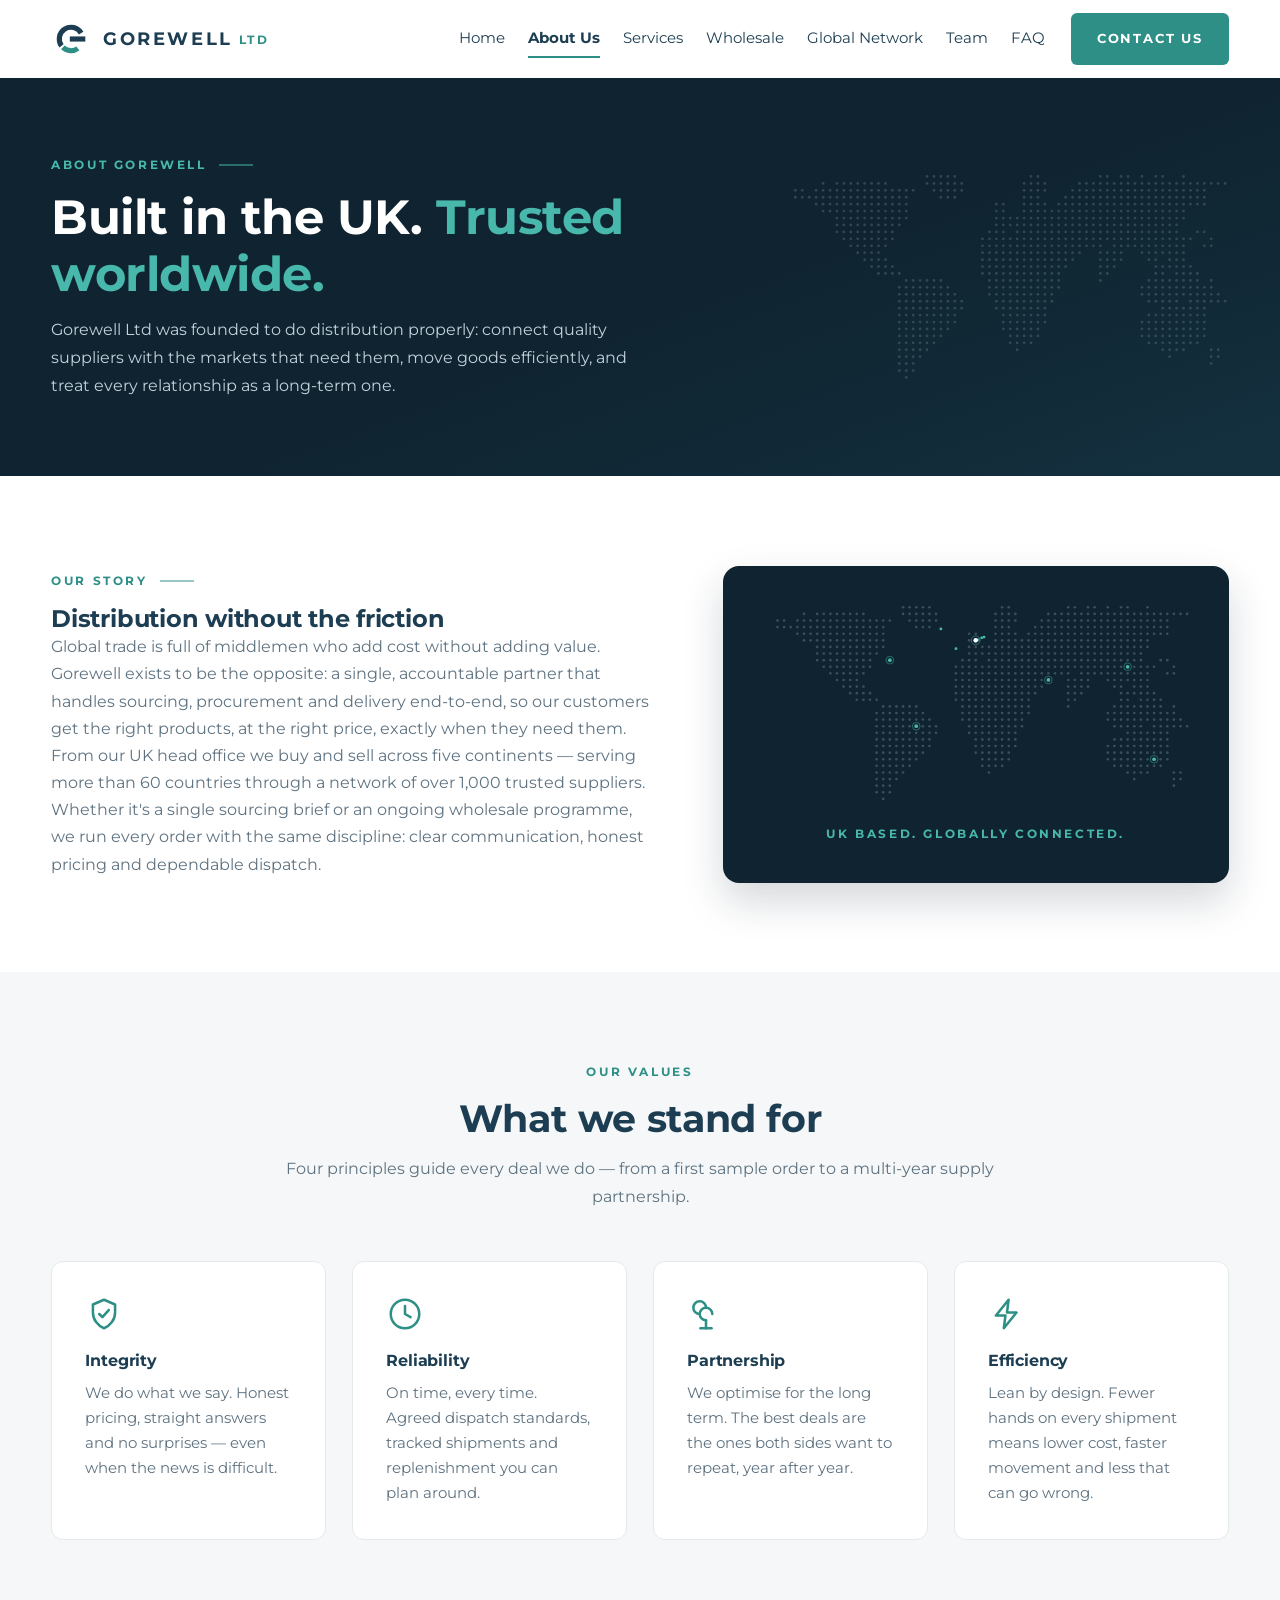
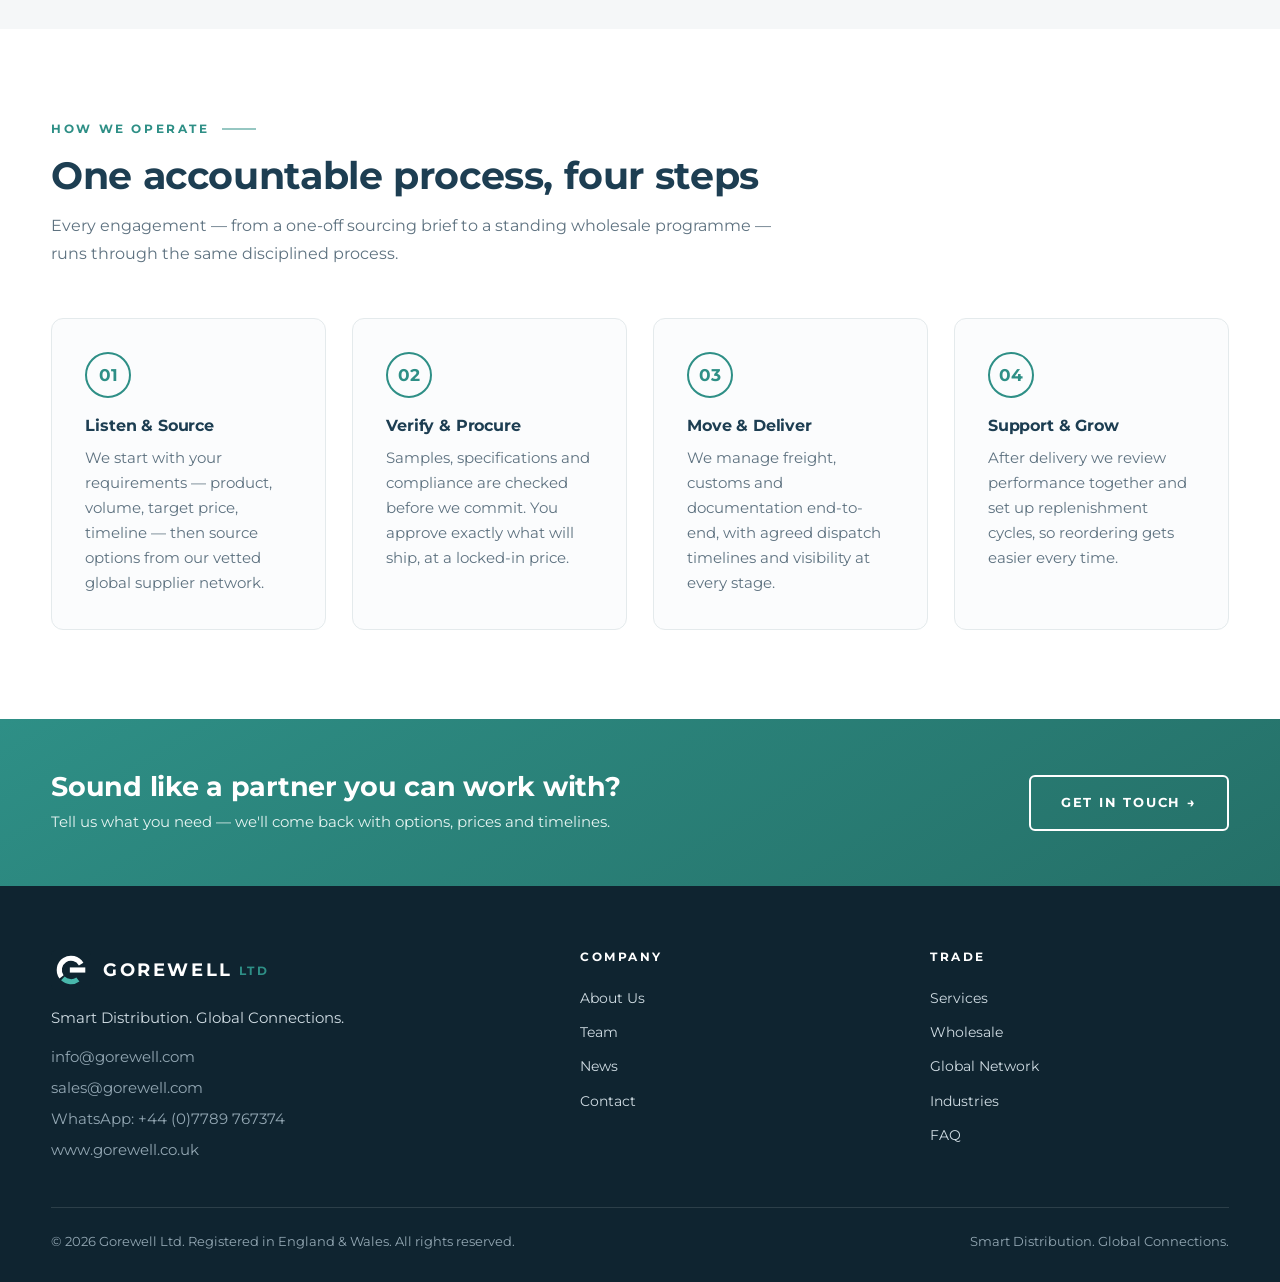
==== commit eabbbc81: "Switch contact details to info@/sales@gorewell.com and WhatsApp - sales@gorewell.com for orders, who" ====
--- a/about.html
+++ b/about.html
@@ -166,8 +166,9 @@
             <span class="brand-name">GOREWELL<span class="ltd">LTD</span></span>
           </a>
           <p class="tagline">Smart Distribution. Global Connections.</p>
-          <a class="contact-line" href="mailto:gorewelllimited@gmail.com">gorewelllimited@gmail.com</a>
-          <a class="contact-line" href="tel:+447789767374">+44 (0)7789 767374</a>
+          <a class="contact-line" href="mailto:info@gorewell.com">info@gorewell.com</a>
+          <a class="contact-line" href="mailto:sales@gorewell.com">sales@gorewell.com</a>
+          <a class="contact-line" href="https://wa.me/447789767374" target="_blank" rel="noopener">WhatsApp: +44 (0)7789 767374</a>
           <a class="contact-line" href="https://www.gorewell.co.uk">www.gorewell.co.uk</a>
         </div>
         <div class="footer-col">
--- a/css/style.css
+++ b/css/style.css
@@ -92,6 +92,24 @@
 }
 .btn:hover { transform: translateY(-1px); }
 
+/* Shine sweep on solid buttons */
+.btn-teal, .btn-white {
+  position: relative;
+  overflow: hidden;
+}
+.btn-teal::before, .btn-white::before {
+  content: "";
+  position: absolute;
+  top: 0; bottom: 0;
+  left: -80%;
+  width: 50%;
+  background: linear-gradient(105deg, transparent, rgba(255, 255, 255, .35), transparent);
+  transform: skewX(-20deg);
+  transition: left .55s ease;
+  pointer-events: none;
+}
+.btn-teal:hover::before, .btn-white:hover::before { left: 130%; }
+
 .btn-teal { background: var(--teal); color: #fff; }
 .btn-teal:hover { background: var(--teal-dark); color: #fff; box-shadow: 0 8px 22px rgba(46, 143, 134, .38); }
 
@@ -150,10 +168,34 @@
   font-weight: 400;
   font-size: .92rem;
   padding: 6px 0;
-  border-bottom: 2px solid transparent;
+  position: relative;
+}
+.main-nav a:not(.mobile-cta)::after {
+  content: "";
+  position: absolute;
+  left: 0; right: 0; bottom: 0;
+  height: 2px;
+  background: var(--teal);
+  transform: scaleX(0);
+  transform-origin: left;
+  transition: transform .28s ease;
 }
 .main-nav a:hover { color: var(--teal); }
-.main-nav a.active { font-weight: 700; border-bottom-color: var(--teal); }
+.main-nav a:hover::after,
+.main-nav a.active::after { transform: scaleX(1); }
+.main-nav a.active { font-weight: 700; }
+
+/* Scroll progress bar (injected by main.js) */
+.scroll-progress {
+  position: absolute;
+  left: 0; bottom: 0;
+  height: 3px;
+  width: 100%;
+  background: linear-gradient(90deg, var(--teal), var(--teal-light));
+  transform: scaleX(0);
+  transform-origin: left;
+  pointer-events: none;
+}
 
 .nav-cta { flex-shrink: 0; padding: 13px 24px; }
 
@@ -218,10 +260,47 @@
 @media (prefers-reduced-motion: no-preference) {
   [data-reveal] {
     opacity: 0;
-    transform: translateY(20px);
-    transition: opacity .7s ease, transform .7s ease;
+    transform: translateY(18px);
+    transition: opacity .65s ease, transform .65s ease;
+    transition-delay: var(--reveal-delay, 0s);
   }
   [data-reveal].revealed { opacity: 1; transform: none; }
+}
+
+/* ---------- Entrance animations (hero / page heads) ---------- */
+
+@media (prefers-reduced-motion: no-preference) {
+  .hero-grid > div:first-child > *,
+  .page-head-grid > div:first-child > * {
+    opacity: 0;
+    animation: enter-up .7s ease forwards;
+  }
+  .hero-grid > div:first-child > :nth-child(1),
+  .page-head-grid > div:first-child > :nth-child(1) { animation-delay: .05s; }
+  .hero-grid > div:first-child > :nth-child(2),
+  .page-head-grid > div:first-child > :nth-child(2) { animation-delay: .16s; }
+  .hero-grid > div:first-child > :nth-child(3),
+  .page-head-grid > div:first-child > :nth-child(3) { animation-delay: .27s; }
+  .hero-grid > div:first-child > :nth-child(4),
+  .page-head-grid > div:first-child > :nth-child(4) { animation-delay: .38s; }
+  .hero .dotmap-wrap,
+  .page-head .dotmap-wrap {
+    opacity: 0;
+    animation: enter-fade .9s ease .25s forwards;
+  }
+  @keyframes enter-up {
+    from { opacity: 0; transform: translateY(22px); }
+    to   { opacity: 1; transform: none; }
+  }
+  @keyframes enter-fade {
+    from { opacity: 0; transform: scale(.97); }
+    to   { opacity: 1; transform: none; }
+  }
+  .page-head .dotmap-wrap { animation-name: enter-fade-dim; }
+  @keyframes enter-fade-dim {
+    from { opacity: 0; transform: scale(.97); }
+    to   { opacity: .8; transform: none; }
+  }
 }
 
 /* ---------- Hero ---------- */
@@ -279,18 +358,28 @@
   opacity: .6;
 }
 
+.dotmap .packet { fill: var(--teal-light); }
+
 @media (prefers-reduced-motion: no-preference) {
   .dotmap .arc {
     stroke-dasharray: var(--len);
     stroke-dashoffset: var(--len);
-    animation: arc-draw 2.4s ease forwards;
+    animation: arc-cycle 7s ease-in-out infinite;
   }
   .dotmap .hub-ring {
     transform-box: fill-box;
     transform-origin: center;
     animation: hub-pulse 2.6s ease-out infinite;
   }
-  @keyframes arc-draw { to { stroke-dashoffset: 0; } }
+  /* Draw in, hold, fade out, repeat — the map never goes fully static */
+  @keyframes arc-cycle {
+    0%   { stroke-dashoffset: var(--len); opacity: 0; }
+    8%   { opacity: .85; }
+    38%  { stroke-dashoffset: 0; opacity: .85; }
+    80%  { stroke-dashoffset: 0; opacity: .85; }
+    96%  { stroke-dashoffset: 0; opacity: 0; }
+    100% { stroke-dashoffset: var(--len); opacity: 0; }
+  }
   @keyframes hub-pulse {
     0%   { transform: scale(.4); opacity: .8; }
     70%  { transform: scale(1.9); opacity: 0; }
@@ -340,7 +429,8 @@
 }
 .service:hover::before { transform: scaleX(1); }
 .service .icon { color: var(--teal); margin-bottom: 22px; }
-.service .icon svg { width: 42px; height: 42px; }
+.service .icon svg { width: 42px; height: 42px; transition: transform .25s ease; }
+.service:hover .icon svg { transform: scale(1.12) rotate(-3deg); }
 .service h3 {
   font-size: .92rem;
   letter-spacing: .14em;
@@ -349,11 +439,14 @@
 }
 .service p { font-size: .92rem; margin-bottom: 18px; }
 .service .more {
+  display: inline-block;
   font-size: .74rem;
   font-weight: 700;
   letter-spacing: .16em;
   text-transform: uppercase;
-}
+  transition: transform .2s ease;
+}
+.service .more:hover { transform: translateX(5px); }
 
 @media (max-width: 980px) { .services-grid { grid-template-columns: 1fr 1fr; } }
 @media (max-width: 560px) { .services-grid { grid-template-columns: 1fr; } }
@@ -456,6 +549,13 @@
   border-radius: 16px;
   padding: clamp(24px, 3vw, 44px);
   box-shadow: 0 18px 40px rgba(15, 36, 48, .18);
+}
+@media (prefers-reduced-motion: no-preference) {
+  .map-card { animation: gentle-float 7s ease-in-out infinite; }
+  @keyframes gentle-float {
+    0%, 100% { transform: translateY(0); }
+    50%      { transform: translateY(-9px); }
+  }
 }
 .map-card .caption {
   margin-top: 22px;
@@ -532,7 +632,8 @@
 }
 .info-card:hover::before { transform: scaleX(1); }
 .info-card .icon { color: var(--teal); margin-bottom: 18px; }
-.info-card .icon svg { width: 38px; height: 38px; }
+.info-card .icon svg { width: 38px; height: 38px; transition: transform .25s ease; }
+.info-card:hover .icon svg { transform: scale(1.12) rotate(-3deg); }
 .info-card h3 { font-size: 1.02rem; margin-bottom: 10px; }
 .info-card p { font-size: .92rem; }
 
@@ -688,13 +789,6 @@
 .faq-item .faq-a { padding: 0 22px 20px; font-size: .94rem; }
 .faq-item .faq-a a { font-weight: 700; }
 
-@media (prefers-reduced-motion: no-preference) {
-  .faq-item[open] .faq-a { animation: faq-open .35s ease; }
-  @keyframes faq-open {
-    from { opacity: 0; transform: translateY(-6px); }
-    to   { opacity: 1; transform: none; }
-  }
-}
 
 /* ---------- Teal CTA strip ---------- */
 
@@ -749,6 +843,7 @@
   margin-bottom: 8px;
 }
 .field input,
+.field select,
 .field textarea {
   width: 100%;
   font-family: var(--font);
@@ -760,7 +855,9 @@
   padding: 13px 15px;
   transition: border-color .2s ease;
 }
+.field select { cursor: pointer; }
 .field input:focus,
+.field select:focus,
 .field textarea:focus {
   outline: none;
   border-color: var(--teal);
